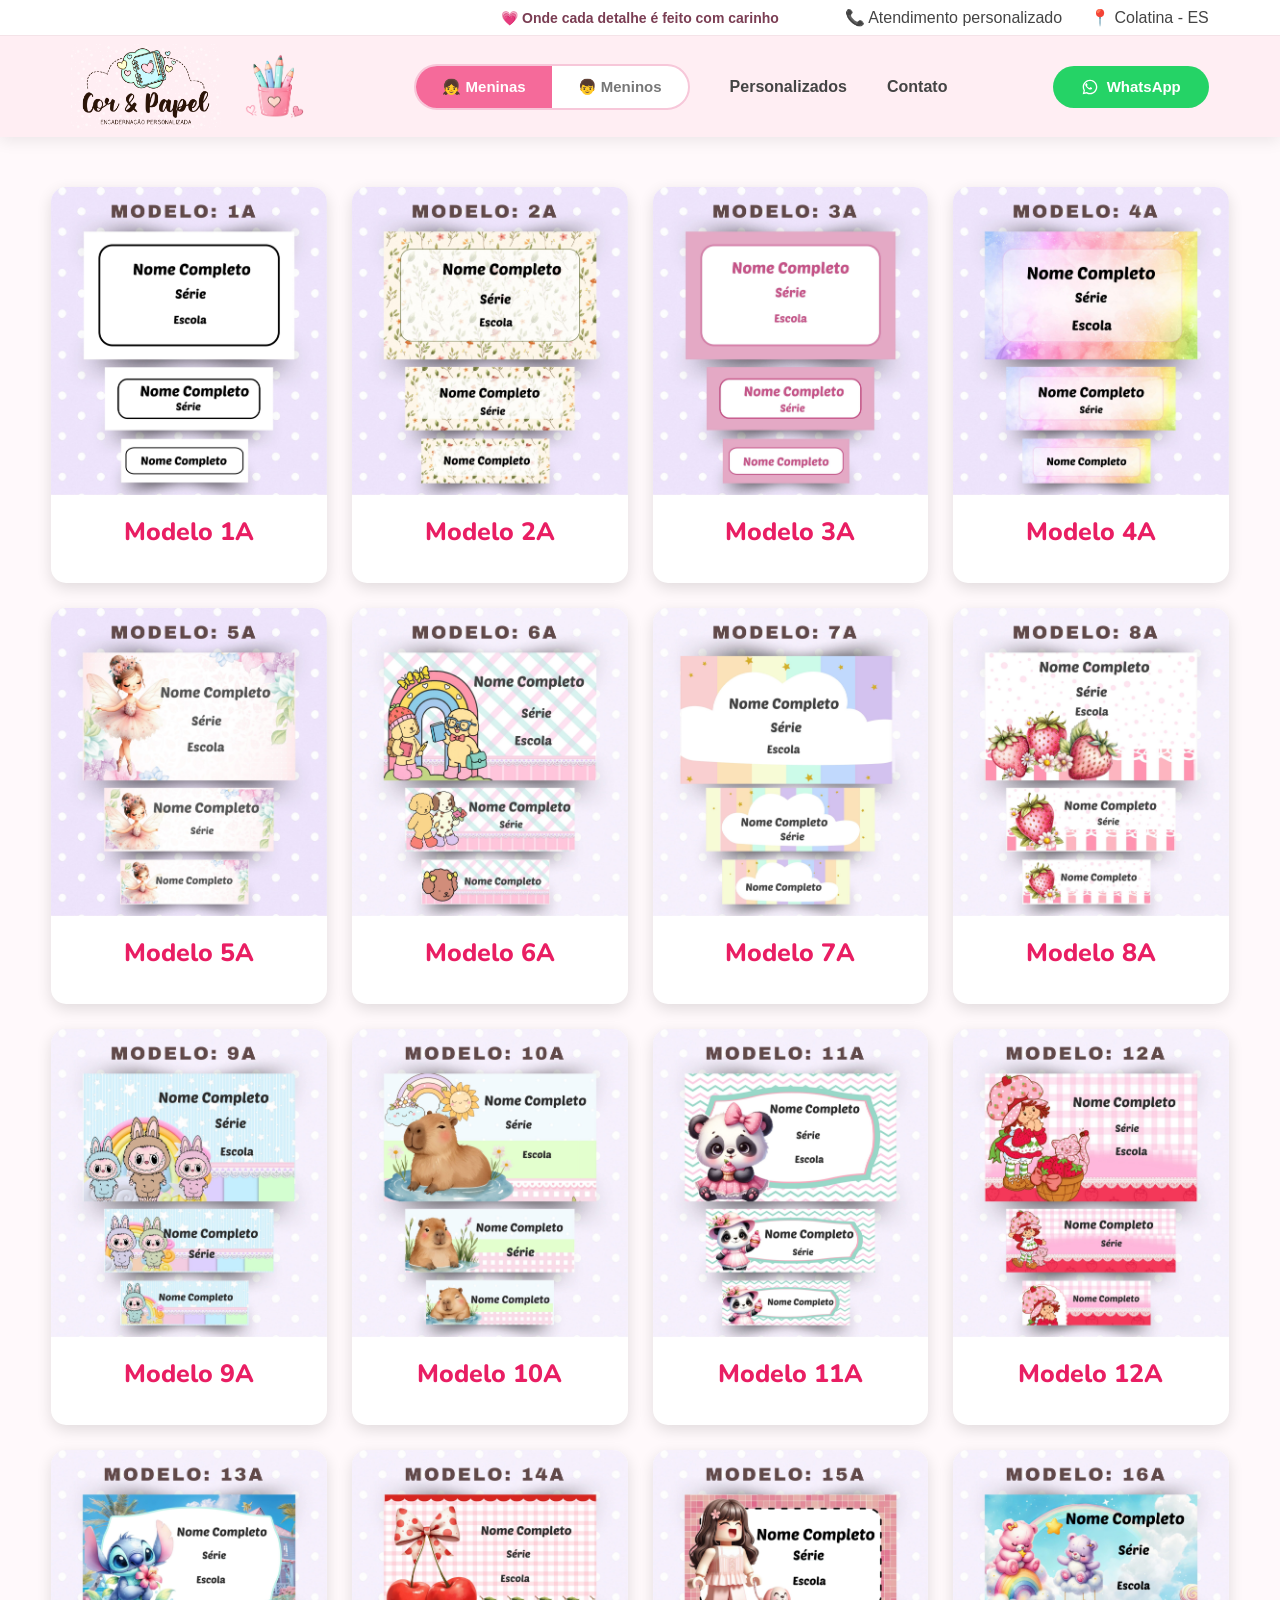
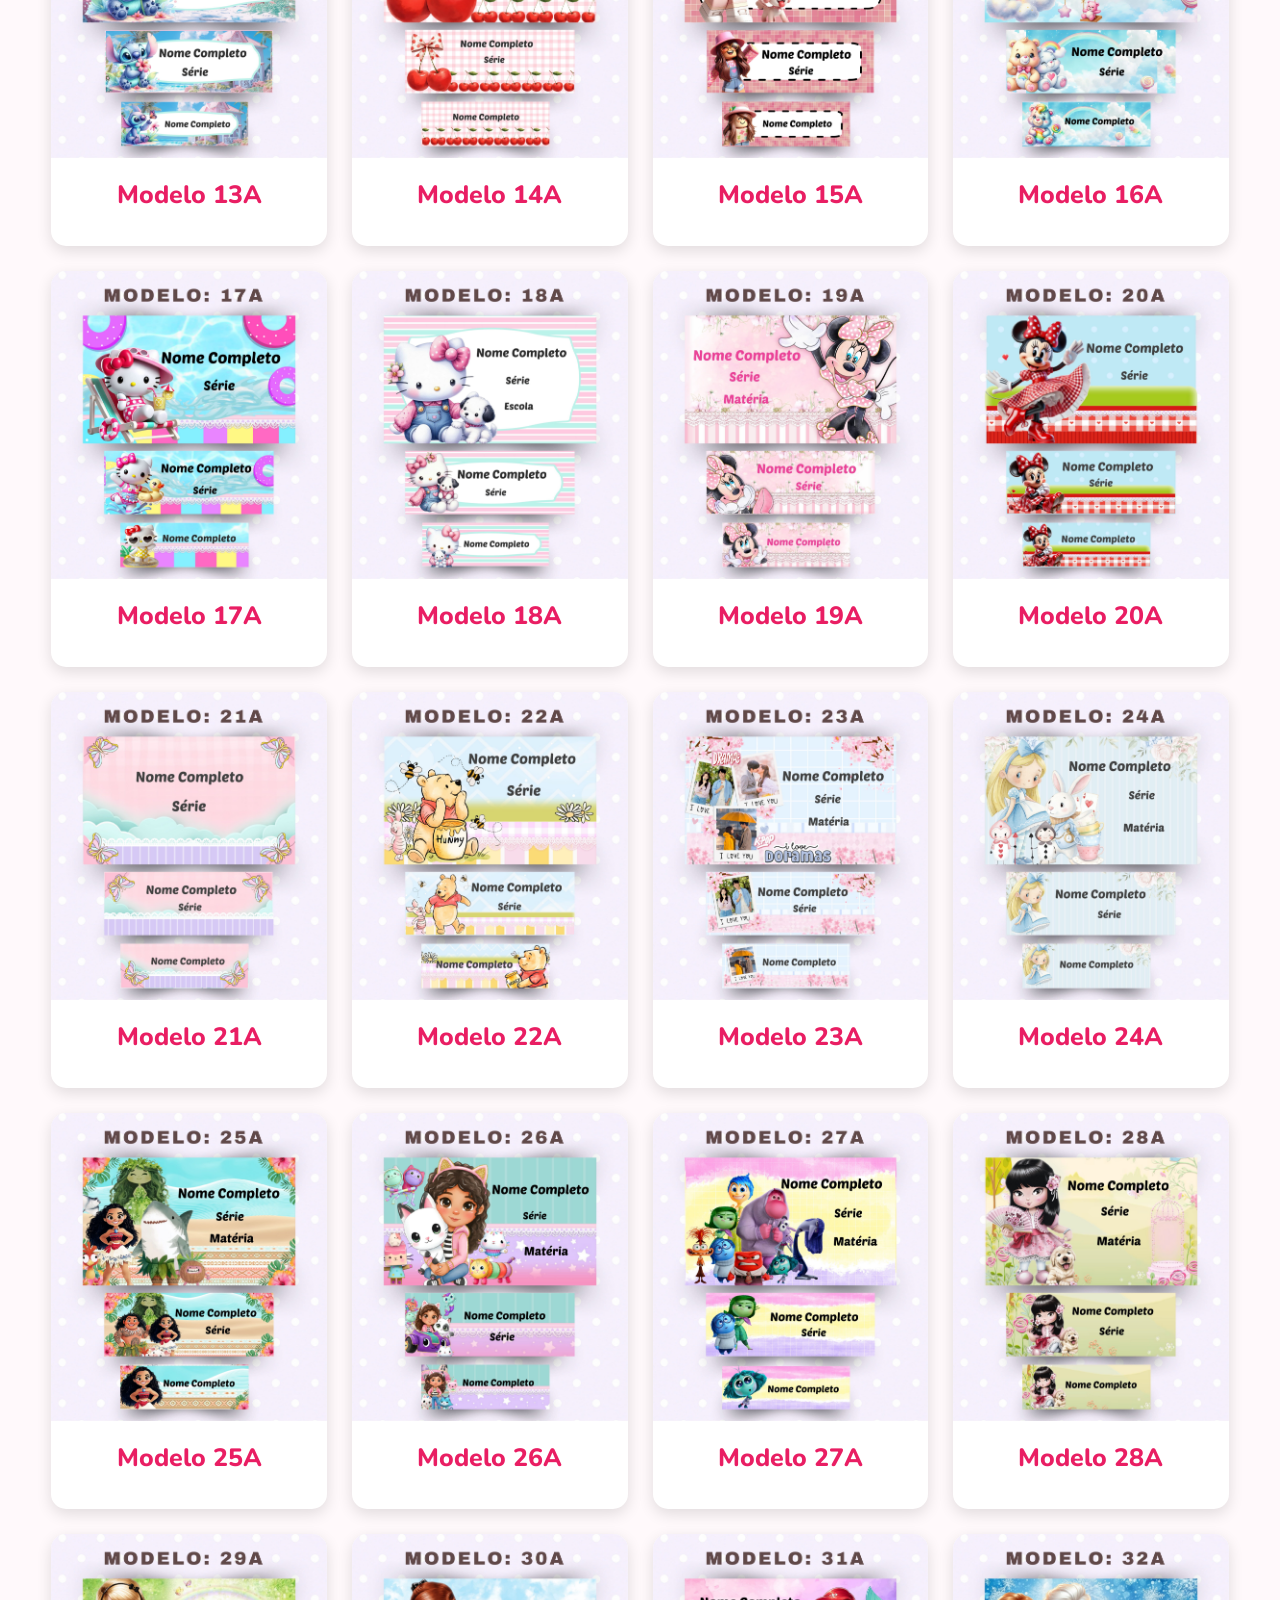
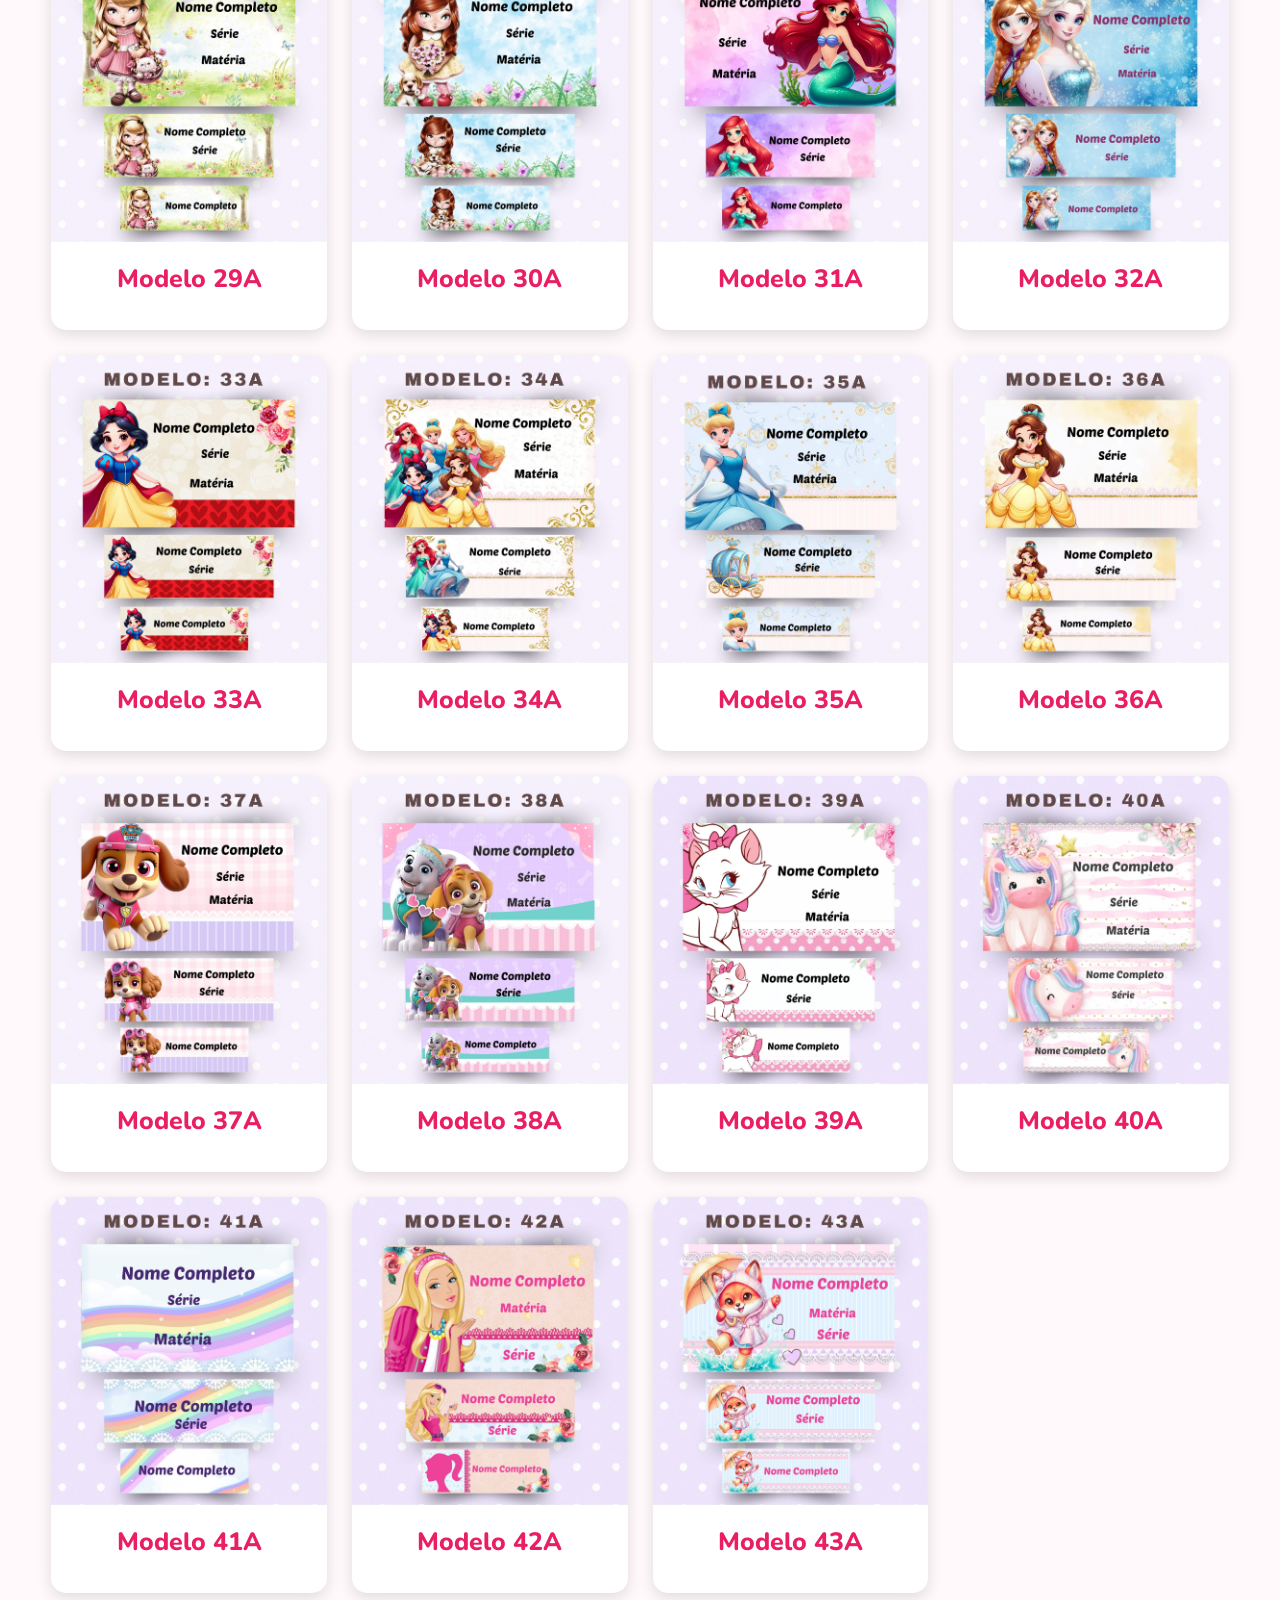
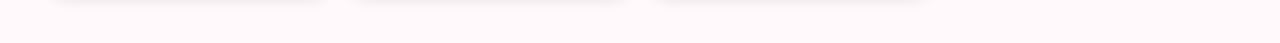
==== pages/catalogo.html @ 46f0adb0 "Primeira versão do site Cor & Papel" ====
<!DOCTYPE html>
<html lang="pt-BR">

<head>

    <!-- =====================================================
         PROJETO : Cor & Papel
         ARQUIVO : catalogo.html
         VERSÃO  : 0.1.0
         DESCRIÇÃO:
         Página do catálogo de kits de etiquetas.
    ====================================================== -->

    <meta charset="UTF-8">
    <meta name="viewport" content="width=device-width, initial-scale=1.0">

    <title>Catálogo | Cor & Papel</title>

<link rel="preconnect" href="https://fonts.googleapis.com">
<link rel="preconnect" href="https://fonts.gstatic.com" crossorigin>
<link href="https://fonts.googleapis.com/css2?family=Nunito:wght@400;600;700;800&display=swap" rel="stylesheet">

    <!-- CSS Base -->
   <link rel="stylesheet" href="../css/base/resets.css">
    <link rel="stylesheet" href="../css/base/variables.css">
    <link rel="stylesheet" href="../css/base/global.css">

    <!-- Componentes -->
    <link rel="stylesheet" href="../css/components/header.css">
    <link rel="stylesheet" href="../css/components/header-mobile.css">
    <link rel="stylesheet" href="../css/components/catalog.css">

</head>

<body>

    <!-- ==========================================
         HEADER
    =========================================== -->

    <header id="header">

    </header>

    <!-- ==========================================
         CONTEÚDO PRINCIPAL
    =========================================== -->

    <main id="catalog">

        <!-- Banner da Página -->
        <section id="catalog-banner">

        </section>

        <!-- Filtros -->
        <section id="catalog-filters">

        </section>
<!-- ==========================================================
     GRADE DE KITS
=========================================================== -->

<!-- ==========================================================
     GRADE DE KITS
=========================================================== -->

<section id="catalog-grid">

    <div class="container">

        <div id="kit-grid" class="kit-grid">

        </div>

    </div>

</section>

    </main>

<!-- ==========================================
     DADOS
========================================== -->


<!-- ==========================================
     CORE
========================================== -->

<script src="../js/core/config.js"></script>
<script src="../js/core/app.js"></script>

<!-- ==========================================
     PÁGINA
========================================== -->

<script src="../js/pages/catalogo.js"></script>
<script src="../data/produtos.js"></script>


</body>

</html>
---- css/base/resets.css ----
/**
 * ==========================================================
 * Projeto.....: Cor & Papel
 * Arquivo.....: reset.css
 * Versão......: 0.1.0
 * ----------------------------------------------------------
 * Descrição:
 * Remove estilos padrões dos navegadores para garantir
 * consistência visual em todas as plataformas.
 * ==========================================================
 */

/* Reset Global */

*{
    margin: 0;
    padding: 0;
    box-sizing: border-box;
}

/* HTML */

html{
    scroll-behavior: smooth;
}

/* Body */

body{
    min-height: 100vh;
    text-rendering: optimizeLegibility;
    -webkit-font-smoothing: antialiased;
}

/* Formulários */

input,
button,
textarea,
select{
    font: inherit;
}

/* Imagens */

img,
picture{
    display: block;
    max-width: 100%;
}

/* Listas */

ul,
ol{
    list-style: none;
}

/* Links */

a{
    text-decoration: none;
}
---- css/base/variables.css ----
/**
==========================================================
Projeto : Cor & Papel
Arquivo : variables.css
Versão  : 0.1.0

Descrição:
Arquivo responsável pelas variáveis globais do projeto.

Todas as cores, fontes, tamanhos, espaçamentos,
bordas e sombras deverão ser definidos aqui.

Nenhuma cor fixa deverá ser utilizada em outros arquivos CSS.

==========================================================
*/

:root{

    /* =====================================================
       CORES PRINCIPAIS
    ===================================================== */

    --color-primary: #E91E63;
    --color-primary-light: #F8BBD0;

    --color-secondary: #29B6F6;
    --color-secondary-light: #B3E5FC;

    --color-success: #8BC34A;

    --color-white: #FFFFFF;

    --color-background: #FFF9FB;

    --color-text: #444444;

    --color-title: #222222;

    --color-border: #EAEAEA;

    /* =====================================================
       FONTES
    ===================================================== */

    /*--font-family:
        "Segoe UI",
        Arial,
        Helvetica,
        sans-serif; */


        /* =====================================================
            FONTES
           ===================================================== */

         --font-family: "Nunito Sans", sans-serif;

    /* =====================================================
       TAMANHOS
    ===================================================== */

    --container-width: 1200px;

    --radius-small:8px;

    --radius-medium:16px;

    --radius-large:30px;

    /* =====================================================
       SOMBRAS
    ===================================================== */

    --shadow-default:
        0px 8px 20px rgba(0,0,0,.08);

}
---- css/base/global.css ----
/**
 * ==========================================================
 * Projeto.....: Cor & Papel
 * Arquivo.....: global.css
 * Versão......: 0.1.0
 * ----------------------------------------------------------
 * Descrição:
 * Estilos globais utilizados em todas as páginas do site.
 * ==========================================================
 */

/* ===========================
   BODY
=========================== */

body{

    font-family: var(--font-family);

    background: var(--color-background);

    color: var(--color-text);

}

/* ===========================
   IMAGENS
=========================== */

img{

    max-width:100%;

    display:block;

}

/* ===========================
   LINKS
=========================== */

a{

    text-decoration:none;

    color:inherit;

}

/* ===========================
   LISTAS
=========================== */

ul{

    list-style:none;

}

/* ===========================
   BOTÕES
=========================== */

button{

    border:none;

    background:none;

    cursor:pointer;

}

/* ===========================
   CONTAINER PADRÃO
=========================== */

.container{

    width:min(1200px, 92%);

    margin:auto;

}
---- css/components/header.css ----
/**
 * ==========================================================
 * Projeto.....: Cor & Papel
 * Arquivo.....: header.css
 * Versão......: 0.1.0
 * ----------------------------------------------------------
 * Descrição:
 * Estilos do cabeçalho principal do site.
 * ==========================================================
 */

/* ==========================================================
   HEADER
========================================================== */

#header{

    width:100%;

    background:#FFEEF3 !important;

    position:sticky;

    top:0;

    z-index:1000;

    box-shadow:0 4px 15px rgba(0,0,0,.08);

}
/* ==========================================================
   CONTAINER
========================================================== */

#header .container{

    max-width:1200px;

    margin:auto;

    padding:8px 20px;

    display:flex;

    justify-content:space-between;

    align-items:center;

    gap:50px;

}

/* ==========================================================
   LOGO
========================================================== */

.logo img{

    width:150px;

    display:block;

}


/* ==========================================================
   LOGO + ILUSTRAÇÃO
========================================================== */

.logo-area{

    display:flex;

    align-items:center;

    gap:18px;

}

.logo-ilustracao{

    width:70px;

    height:auto;

    display:block;

    transition:.30s;

}

.logo-ilustracao:hover{

    transform:rotate(-6deg) scale(1.08);

}


/* ==========================================================
   MENU
========================================================== */

.main-menu ul{

    display:flex;

    align-items:center;

    gap:40px;

}

.main-menu a{

    color:#444;

    font-size:16px;

    font-weight:600;

    transition:.30s;

    position:relative;

}

/* Linha animada */

.main-menu a::after{

    content:"";

    position:absolute;

    left:0;

    bottom:-6px;

    width:0;

    height:3px;

    background:var(--color-primary);

    transition:.30s;

}

.main-menu a:hover{

    color:var(--color-primary);

}

.main-menu a:hover::after{

    width:100%;

}

/* ==========================================================
   BOTÃO WHATSAPP
========================================================== */

.btn-whatsapp{

    display:flex;

    align-items:center;

    justify-content:center;

    gap:8px;

    padding:12px 28px;

    background:#25D366;

    color:#FFF;

    border-radius:50px;

    font-size:15px;

    font-weight:600;

    text-decoration:none;

    transition:.30s;

}

.btn-whatsapp:hover{

    transform:translateY(-2px);

    box-shadow:0 8px 18px rgba(0,0,0,.15);

}

/* ==========================================================
   BARRA SUPERIOR
========================================================== */

.header-top{

    background:#FFFFFF;

   /* height:38px;*/

    border-bottom:1px solid #F4E3E8;

}

.header-top .container{

    max-width:1200px;

    margin:auto;

    padding:8px 20px;

    display:flex;

    justify-content:flex-end;

    align-items:center;

    position:relative;

}
.header-top-slogan{

    position:absolute;

    left:50%;

    top:50%;

    transform:translate(-50%, -50%);

    display:flex;

    align-items:center;

    gap:6px;

    color:#7A3D53;

    font-size:14px;

    font-weight:600;

    white-space:nowrap;

    line-height:1;

}

.header-top-info{

    margin-left:auto;

    display:flex;

    align-items:center;

    gap:28px;

}

.header-top-info span{

    display:flex;

    align-items:center;

    gap:6px;

}

.icon-whatsapp{

    width:18px;

    height:18px;

    flex-shrink:0;

}

/* ==========================================================
   SELETOR DE CATEGORIAS
========================================================== */

.categoria-selector{

    display:flex;

    background:#FFF;

    border-radius:40px;

    overflow:hidden;

    border:2px solid #F7C7D9;

}

.categoria-btn{

    border:none;

    background:transparent;

    padding:12px 26px;

    cursor:pointer;

    font-size:15px;

    font-weight:600;

    color:#777;

    transition:.30s;

}

.categoria-btn:hover{

    background:#FFF6F9;

}

.categoria-btn.active{

    background:#F56A9A;

    color:#FFF;

}

/* ==========================================================
   MENU MOBILE
========================================================== */

.menu-toggle{

    display:none;

    border:none;

    background:none;

    font-size:30px;

    cursor:pointer;

    color:#7A3D53;

}

@media (max-width:768px){

   
    .main-menu{

        display:none;

    }

    .main-menu.active{

        display:block;

    }

}

.menu-toggle span{

    display:block;

    width:26px;

    height:3px;

    background:#7A3D53;

    margin:4px 0;

    border-radius:3px;

    transition:.3s;

}
---- css/components/header-mobile.css ----
/* ==========================================================
   HEADER MOBILE 2.0
   Projeto Cor & Papel
   Responsável apenas pelo celular
========================================================== */

.mobile-drawer,
.drawer-overlay{

    display:none;

}


@media (max-width:768px){

    /* ===============================
       Barra superior
    =============================== */

    .header-top{

        display:none;

    }

    /* ===============================
       Container principal
    =============================== */

    #header .container{

    position:relative;

    display:flex;

    justify-content:space-between;

    align-items:center;

    min-height:78px;

    padding:12px 16px;

    gap:0;

}



    /* ===============================
       Logo
    =============================== */

    .logo-ilustracao{

        display:none;

    }

.logo-area{

    flex:1;

    display:flex;

    justify-content:center;

    align-items:center;

}

    .logo img{

        width:170px;

        display:block;

    }

    /* ===============================
       Menu Desktop
    =============================== */

    .main-menu{

        display:none;

    }

    /* ===============================
       Botão Hambúrguer
    =============================== */

   .menu-toggle{

    position:absolute;
    left:12px;
    top:50%;
    transform:translateY(-50%);
    width:44px;
    height:44px;

    display:flex;
    flex-direction:column;
    justify-content:center;
    align-items:center;

    background:transparent;
    border:none;

    z-index:9996;

}

.menu-toggle span{

    width:26px;
    height:3px;

    background:#7A3D53;

    border-radius:3px;

    margin:3px 0;

    display:block;

}

/* ===============================
   WhatsApp Mobile
=============================== */
.btn-whatsapp{

    position:absolute;
    right:12px;
    top:50%;
    transform:translateY(-50%);

    width:auto;
    height:auto;

    padding:0;

    background:transparent;
    border:none;
    border-radius:0;

    color:#222;

    display:flex;
    align-items:center;
    justify-content:center;

    box-shadow:none;

}

.btn-whatsapp:hover{

    background:transparent;
    color:#000;
    transform:translateY(-50%) scale(1.08);

}

.btn-whatsapp span{

    display:none;

}

.icon-whatsapp{

    width:28px;
    height:28px;

}
    /* ===============================
   Drawer
================================ */
/* ==========================================================
   MOBILE DRAWER PREMIUM
========================================================== */

.mobile-drawer{

    position:fixed;

    top:0;
    left:0;

    width:88%;
    max-width:360px;
    height:100vh;

    background:#FFF;

    border-top-right-radius:28px;
    border-bottom-right-radius:28px;

    box-shadow:
        0 20px 60px rgba(0,0,0,.20);

    overflow:hidden;

    transform:translateX(-105%);
    transition:
        transform .45s cubic-bezier(.22,1,.36,1);

    z-index:9998;

}

.mobile-drawer.open{

    transform:translateX(0);

}
/* ==========================================================
   MENU DRAWER
========================================================== */

.mobile-drawer nav{

    flex:1;

    display:flex;
    flex-direction:column;

    padding:22px 16px;

    gap:8px;

}

.mobile-drawer nav a{

    display:flex;
    align-items:center;
    justify-content:space-between;

    padding:16px 18px;

    text-decoration:none;

    color:#5F4A56;

    font-size:17px;

    font-weight:600;

    border-radius:18px;

    transition:
        background .25s,
        transform .25s;

        opacity:0;

transform:translateX(-25px);

transition:
    opacity .35s ease,
    transform .35s ease;

    border-radius:18px;

transition:
    background .25s,
    transform .18s,
    opacity .35s,
    color .25s;

}



.mobile-drawer nav a:hover{

    background:#FDECEF;

    transform:translateX(6px);

}

.mobile-drawer nav a:hover .menu-arrow{

    transform:translateX(4px);

    color:#7A3D53;

}

.mobile-drawer nav a:active{

    transform:scale(.97);

    background:#F9E3EC;

}
.drawer-overlay{

    position:fixed;

    inset:0;

    background:rgba(0,0,0,.18);

    backdrop-filter:blur(8px);
    -webkit-backdrop-filter:blur(8px);

    opacity:0;
    visibility:hidden;

    transition:.35s;

    z-index:9997;

}

.drawer-overlay.open{

    opacity:1;
    visibility:visible;

}
.mobile-drawer,
.drawer-overlay{

    display:block;

}

/* ==========================================================
   CABEÇALHO DO DRAWER
========================================================== */

.drawer-header{

    display:flex;

    flex-direction:column;

    align-items:center;

    justify-content:center;

    position:relative;

    padding:28px 22px 24px;

    background:#FDECEF;

    border-bottom:1px solid #F4D8E2;

}
.drawer-brand{

    display:flex;

    flex-direction:column;

    align-items:center;

    width:100%;

}

.drawer-brand img{

    width:180px;

    max-width:90%;

    display:block;

    margin-bottom:16px;

}

.drawer-brand p{

    font-size:18px;

    color:#A86C84;

    text-align:center;

    line-height:1.4;

}

.drawer-close{

    position:absolute;

    top:22px;

    right:22px;

    width: 40px;

    height:40px;

    border:none;

    border-radius:50%;

    background:#FFFFFF;

    color:#7A3D53;

    font-size:20px;

    cursor:pointer;

    box-shadow:0 8px 20px rgba(0,0,0,.12);

    transition:.30s;

}

.drawer-close:hover{

    background:#FDECEF;

    transform:rotate(90deg);

}

.menu-icon{

    width:30px;

    text-align:center;

    font-size:22px;

}

.menu-text{

    flex:1;

    margin-left:14px;

}

.menu-arrow{

    color:#C28EA1;

    font-size:24px;

    transition:.30s;

}

.drawer-footer{

    padding:22px;

    text-align:center;

    border-top:1px solid #F3D5DE;

    display:flex;

    flex-direction:column;

    gap:6px;

}

.drawer-footer strong{

    color:#7A3D53;

}

.drawer-footer small{

    color:#8A6D77;

}

.mobile-drawer.open nav a{

    opacity:1;

    transform:translateX(0);

}


}
---- css/components/catalog.css ----
/**
 * ==========================================================
 * Projeto.....: Cor & Papel
 * Arquivo.....: catalog.css
 * ----------------------------------------------------------
 * Estilos da página de catálogo
 * ==========================================================
 */

"use strict";


/* ==========================================================
   CATÁLOGO
========================================================== */

#catalog{

    padding-top:40px;

}

/* ==========================================================
   CATÁLOGO
========================================================== */

#catalog {

    padding: 50px 0;

}

/* ==========================================================
   GRID
========================================================== */

.kit-grid {

    display: grid;

    grid-template-columns: repeat(auto-fill, minmax(220px, 1fr));

    gap: 25px;

}

/* ==========================================================
   CARD
========================================================== */

.kit-card {

    background: #FFF;

    border-radius: 15px;

    overflow: hidden;

    box-shadow: 0 5px 15px rgba(0,0,0,.12);

    transition: .25s;

}

/* ==========================================================
   LINK
========================================================== */

.kit-card a {

    text-decoration: none;

    color: inherit;

}

/* ==========================================================
   IMAGEM
========================================================== */

.kit-image {

    overflow: hidden;

}

.kit-image img {

    width: 100%;

    display: block;

}

/* ==========================================================
   INFORMAÇÕES
========================================================== */

.kit-info{

    padding:15px 18px 12px;

    text-align:center;

}

.kit-info span{

    display:block;

    font-size:13px;

    color:#999;

    text-transform:uppercase;

    letter-spacing:5px;

    font-weight:500;

}

.kit-info h2{

    margin-top:10px;

    margin-bottom:10px;

    font-size:25px;

    line-height:1;

    color:var(--color-primary);

    transition:.30s;

    font-family: "Nunito", sans-serif;
    
    font-weight: 800;

}

@media (max-width: 600px) {
    .kit-info h2 {
        font-size: 30px;
    }
}

/* ==========================================================
   HOVER
========================================================== */

.kit-card:hover {

    transform: translateY(-8px);

    box-shadow: 0 20px 40px rgba(0,0,0,.18);

}


.kit-card:hover h2{

    transform:scale(1.08);

}

.kit-card:hover .kit-link{

    opacity:1;

    transform:translateY(0);

}


.kit-link{

    color:var(--color-primary);

    font-size:14px;

    font-weight:600;

    opacity:0;

    transform:translateY(10px);

    transition:.30s;

}
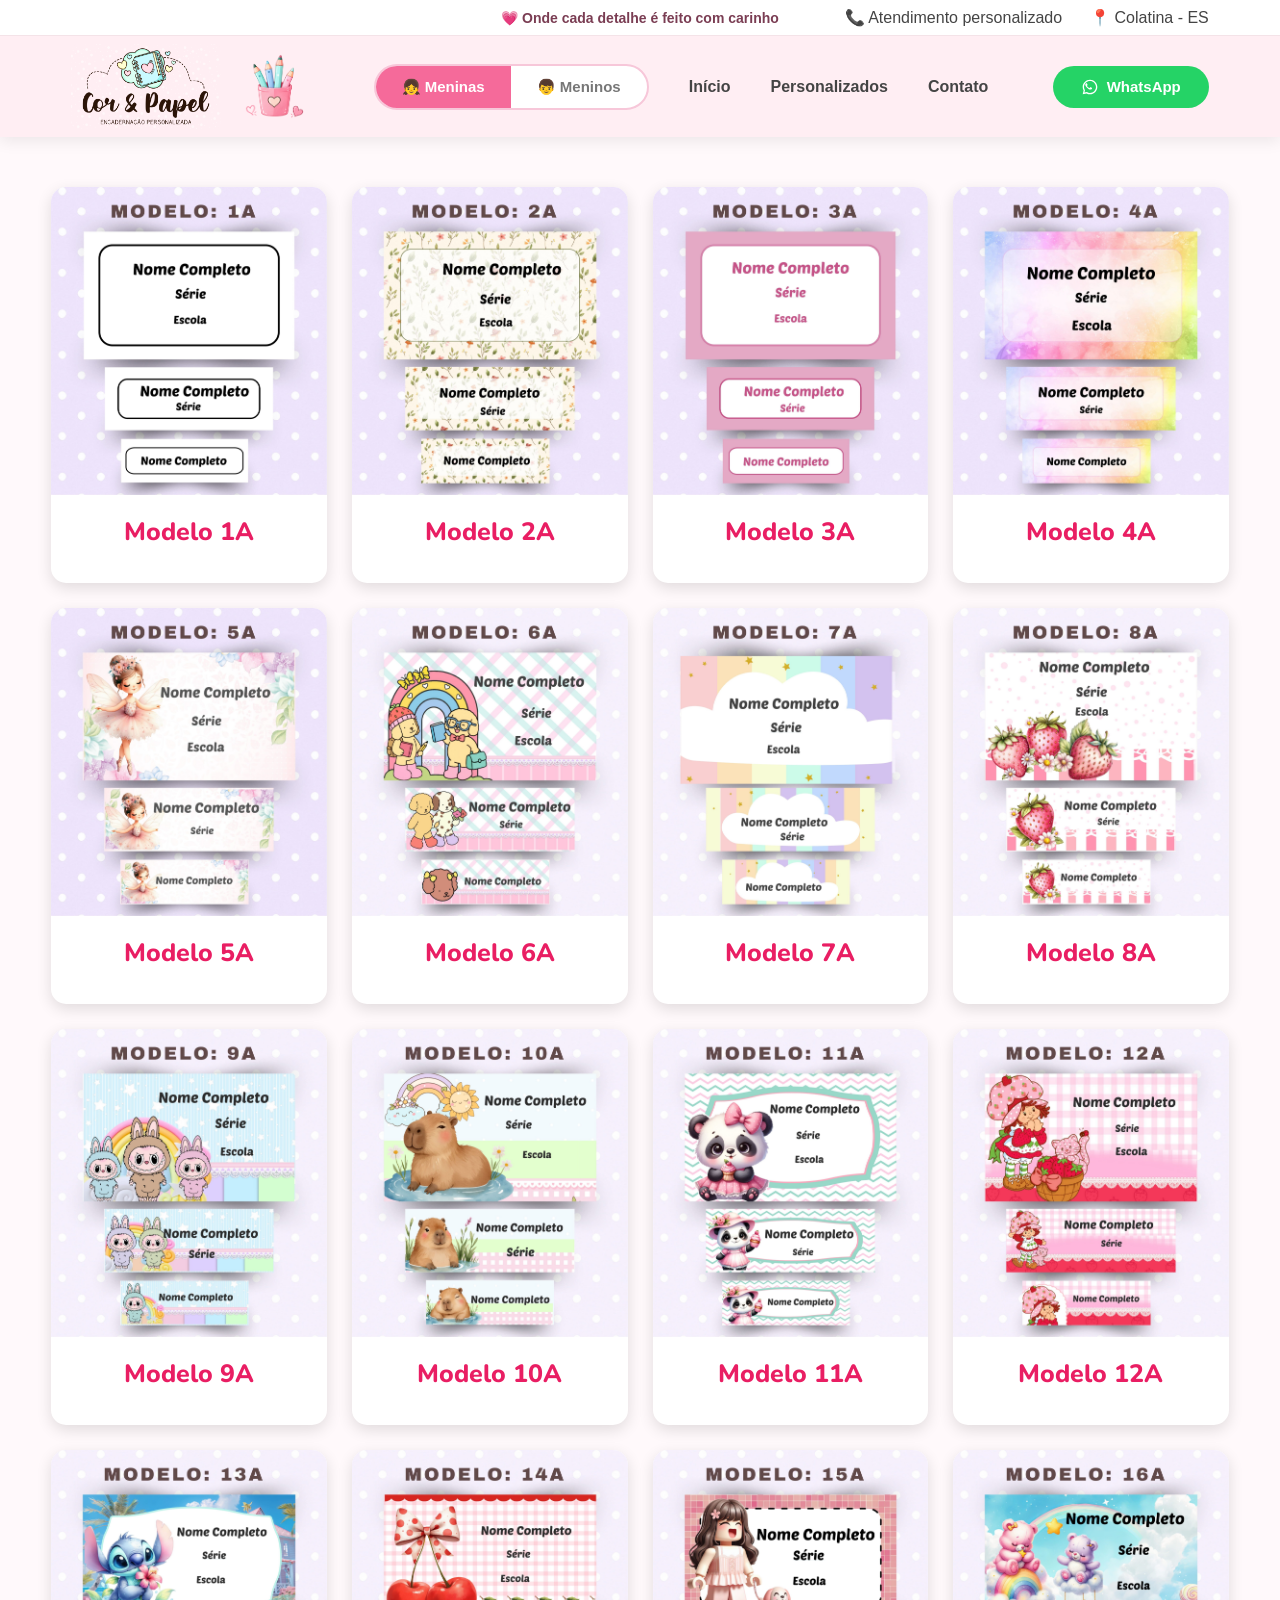
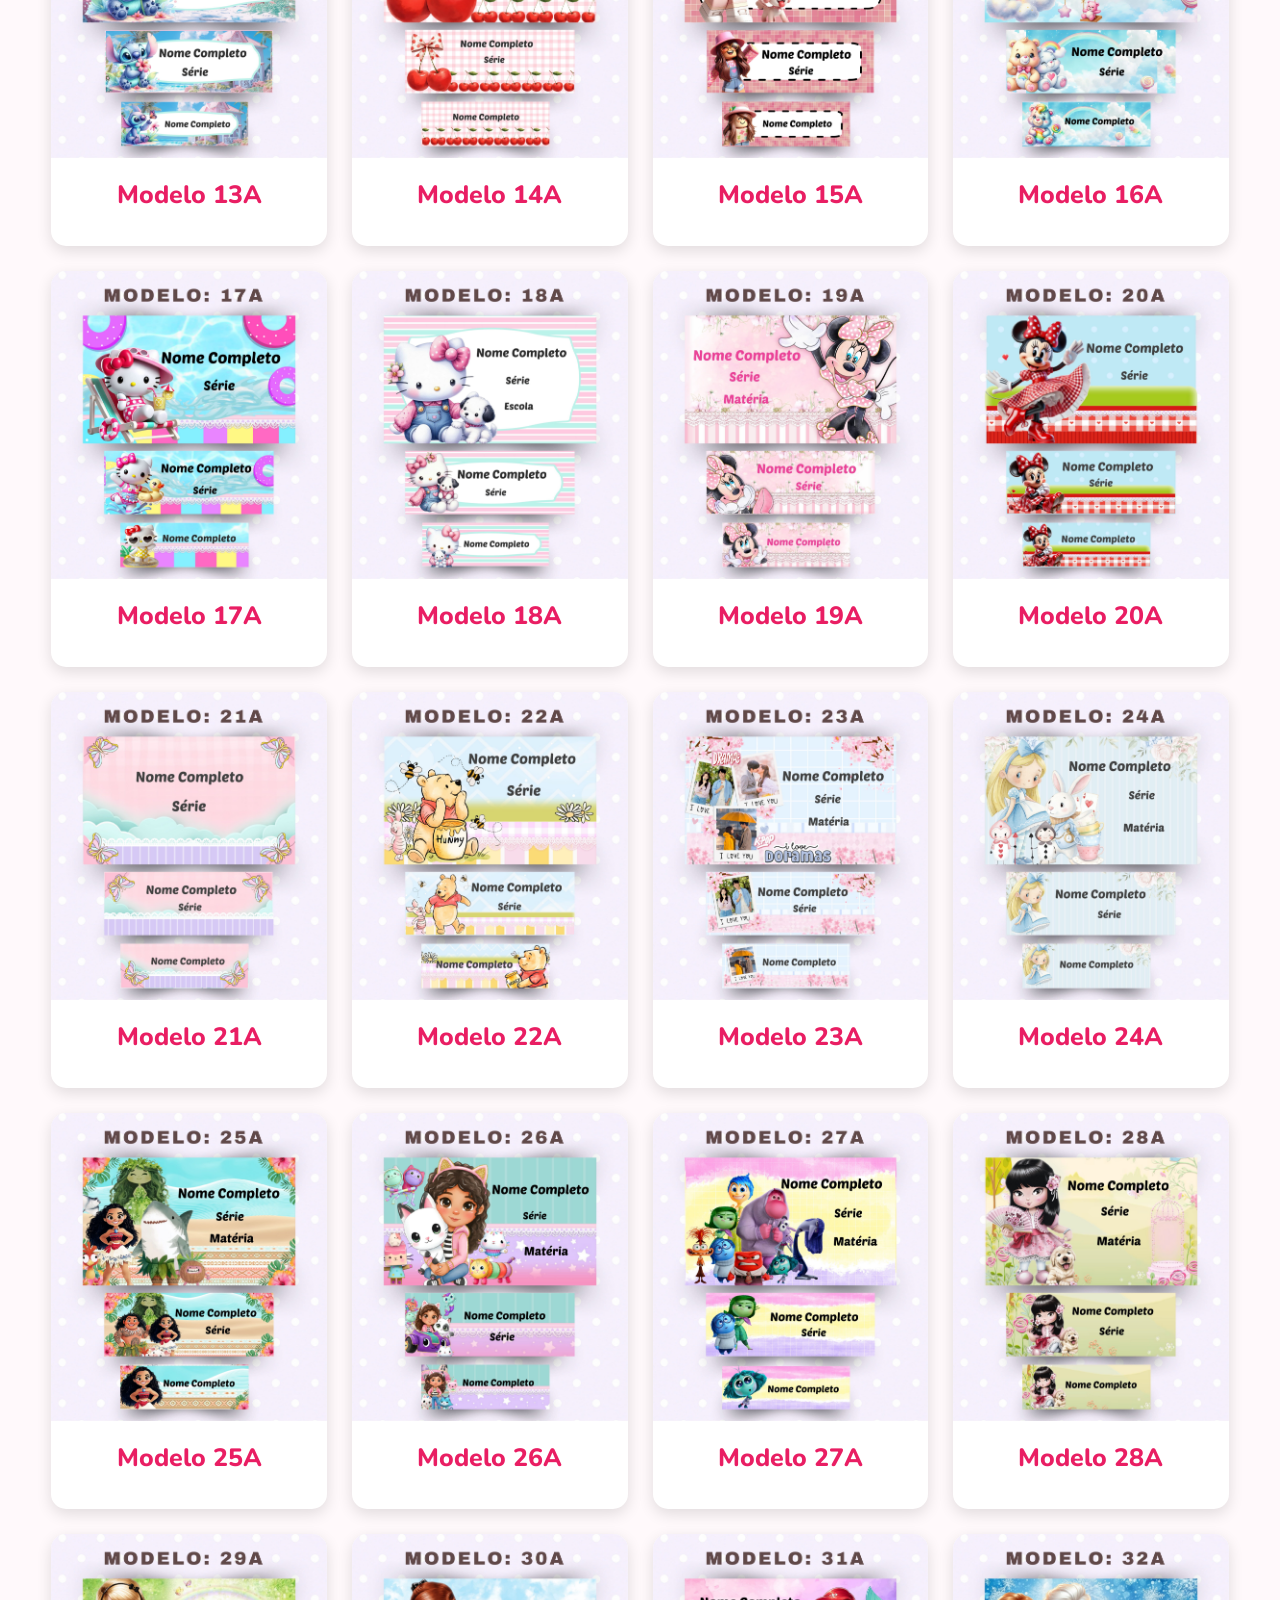
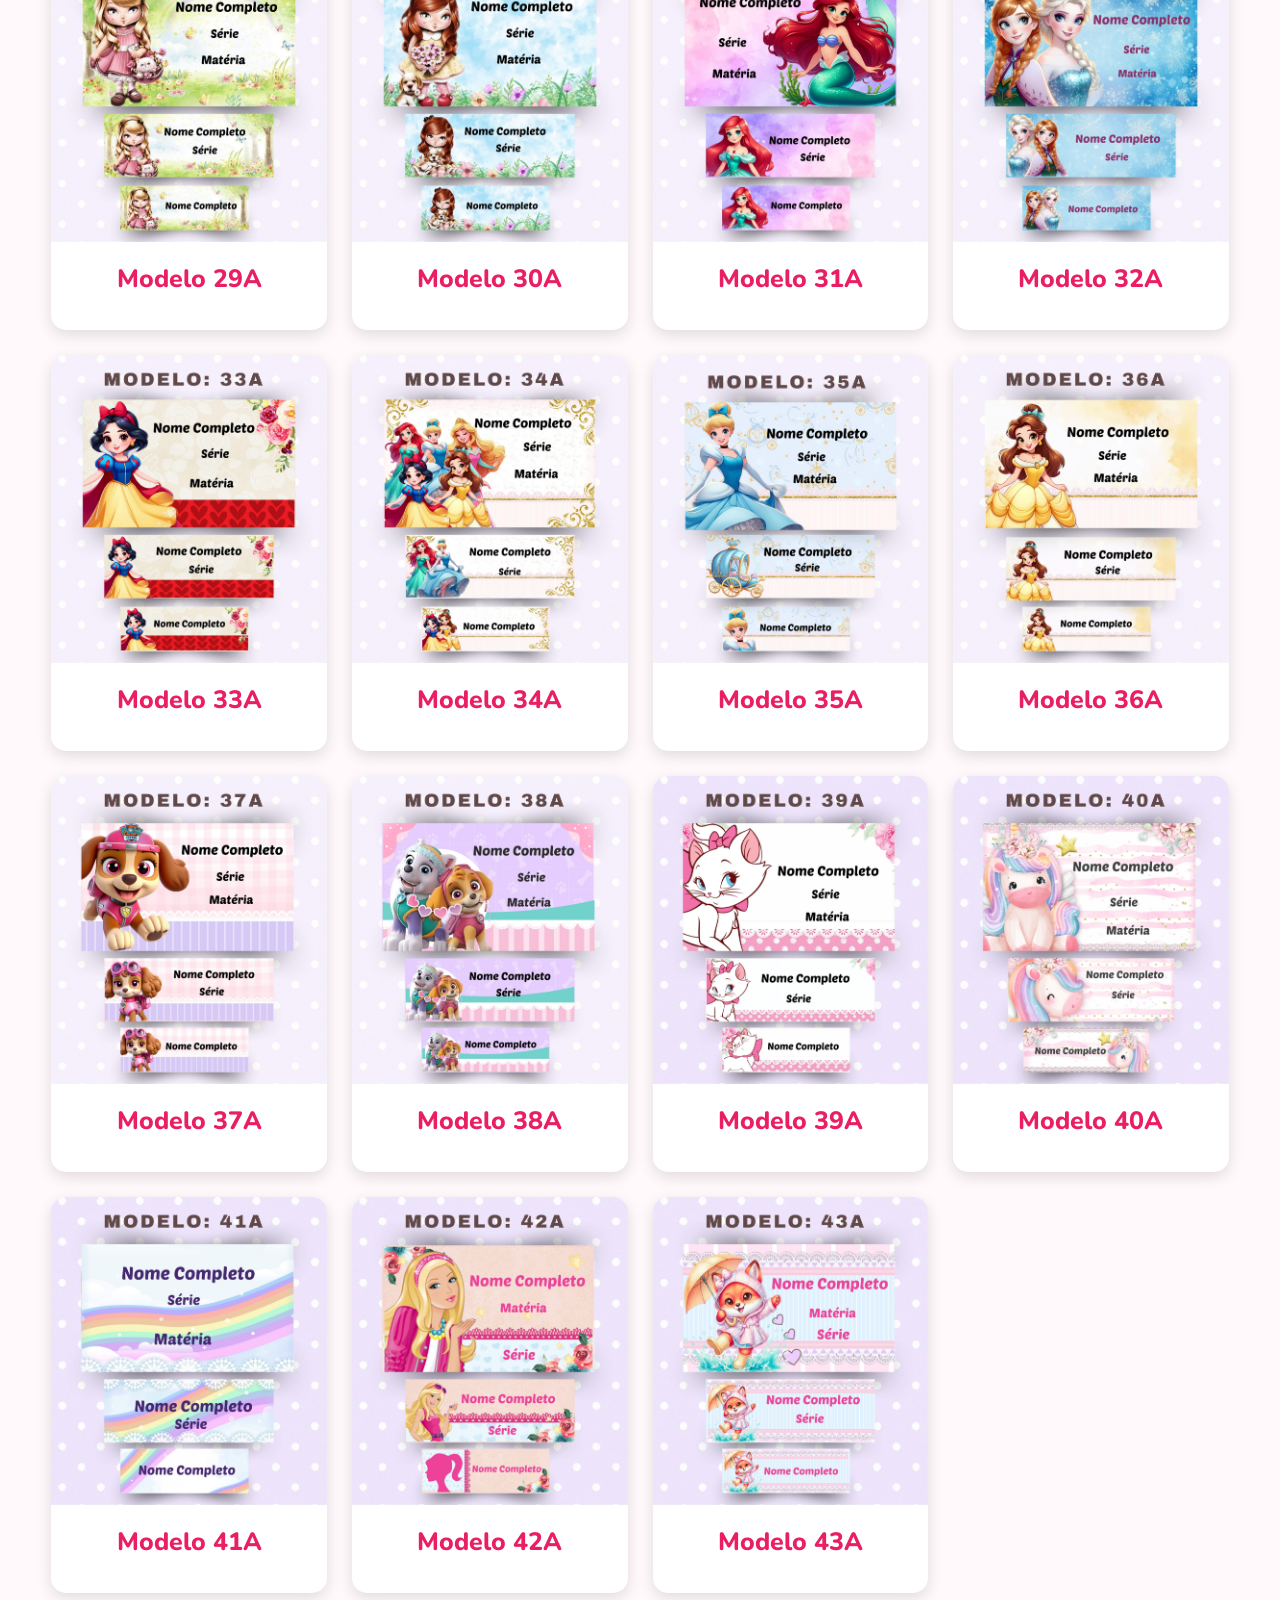
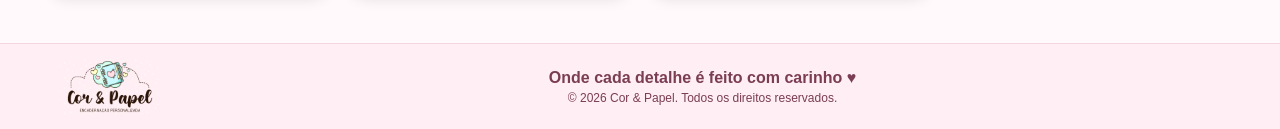
==== commit b6f3a688: "Atualiza o site" ====
--- a/pages/catalogo.html
+++ b/pages/catalogo.html
@@ -29,6 +29,8 @@
     <link rel="stylesheet" href="../css/components/header.css">
     <link rel="stylesheet" href="../css/components/header-mobile.css">
     <link rel="stylesheet" href="../css/components/catalog.css">
+    <link rel="stylesheet" href="../css/components/footer.css">
+
 
 </head>
 
@@ -79,6 +81,9 @@
 
     </main>
 
+    <!-- Rodapé reutilizável -->
+<footer id="footer"></footer>
+
 <!-- ==========================================
      DADOS
 ========================================== -->
--- a/css/components/footer.css
+++ b/css/components/footer.css
@@ -0,0 +1,83 @@
+/*
+==========================================================
+Projeto.....: Cor & Papel
+Arquivo.....: footer.css
+Versão......: 0.1.0
+----------------------------------------------------------
+Descrição:
+Estilos do rodapé principal do site.
+==========================================================
+*/
+
+/* Fundo do rodapé: mesmo rosa do cabeçalho */
+.site-footer {
+    width: 100%;
+    background: #FFEEF3;
+    border-top: 1px solid #F4D5E0;
+}
+/* Área interna do rodapé */
+.footer-container {
+    max-width: 1200px;
+    margin: 0 auto;
+    padding: 14px 20px; /* Antes: 28px */
+
+    display: flex;
+    align-items: center;
+    justify-content: space-between;
+    gap: 15px; /* Antes: 30px */
+}
+
+/* Logomarca à esquerda */
+.footer-logo {
+    flex: 0 1 110px; /* Antes: 220px */
+}
+
+.footer-logo img {
+    display: block;
+    width: 100%;
+    max-width: 100px; /* Antes: 200px */
+    height: auto;
+}
+
+/* Escritas à direita */
+.footer-text {
+    flex: 1;
+    text-align: center;
+}
+
+.footer-slogan {
+    margin: 0 0 4px;
+    color: #7A3D53;
+    font-size: 16px; /* Antes: 18px */
+    font-weight: 600;
+}
+
+.footer-copyright {
+    margin: 0;
+    color: #7A3D53;
+    font-size: 12px; /* Antes: 13px */
+}
+
+/* Ajustes para celulares */
+@media (max-width: 600px) {
+
+    .footer-container {
+        flex-direction: column;
+        text-align: center;
+        gap: 9px;
+        padding: 12px 20px;
+    }
+
+    .footer-logo {
+        flex: none;
+        width: 75px; /* Antes: 150px */
+    }
+
+    .footer-text {
+        text-align: center;
+    }
+
+    .footer-slogan {
+        font-size: 14px;
+    }
+}
